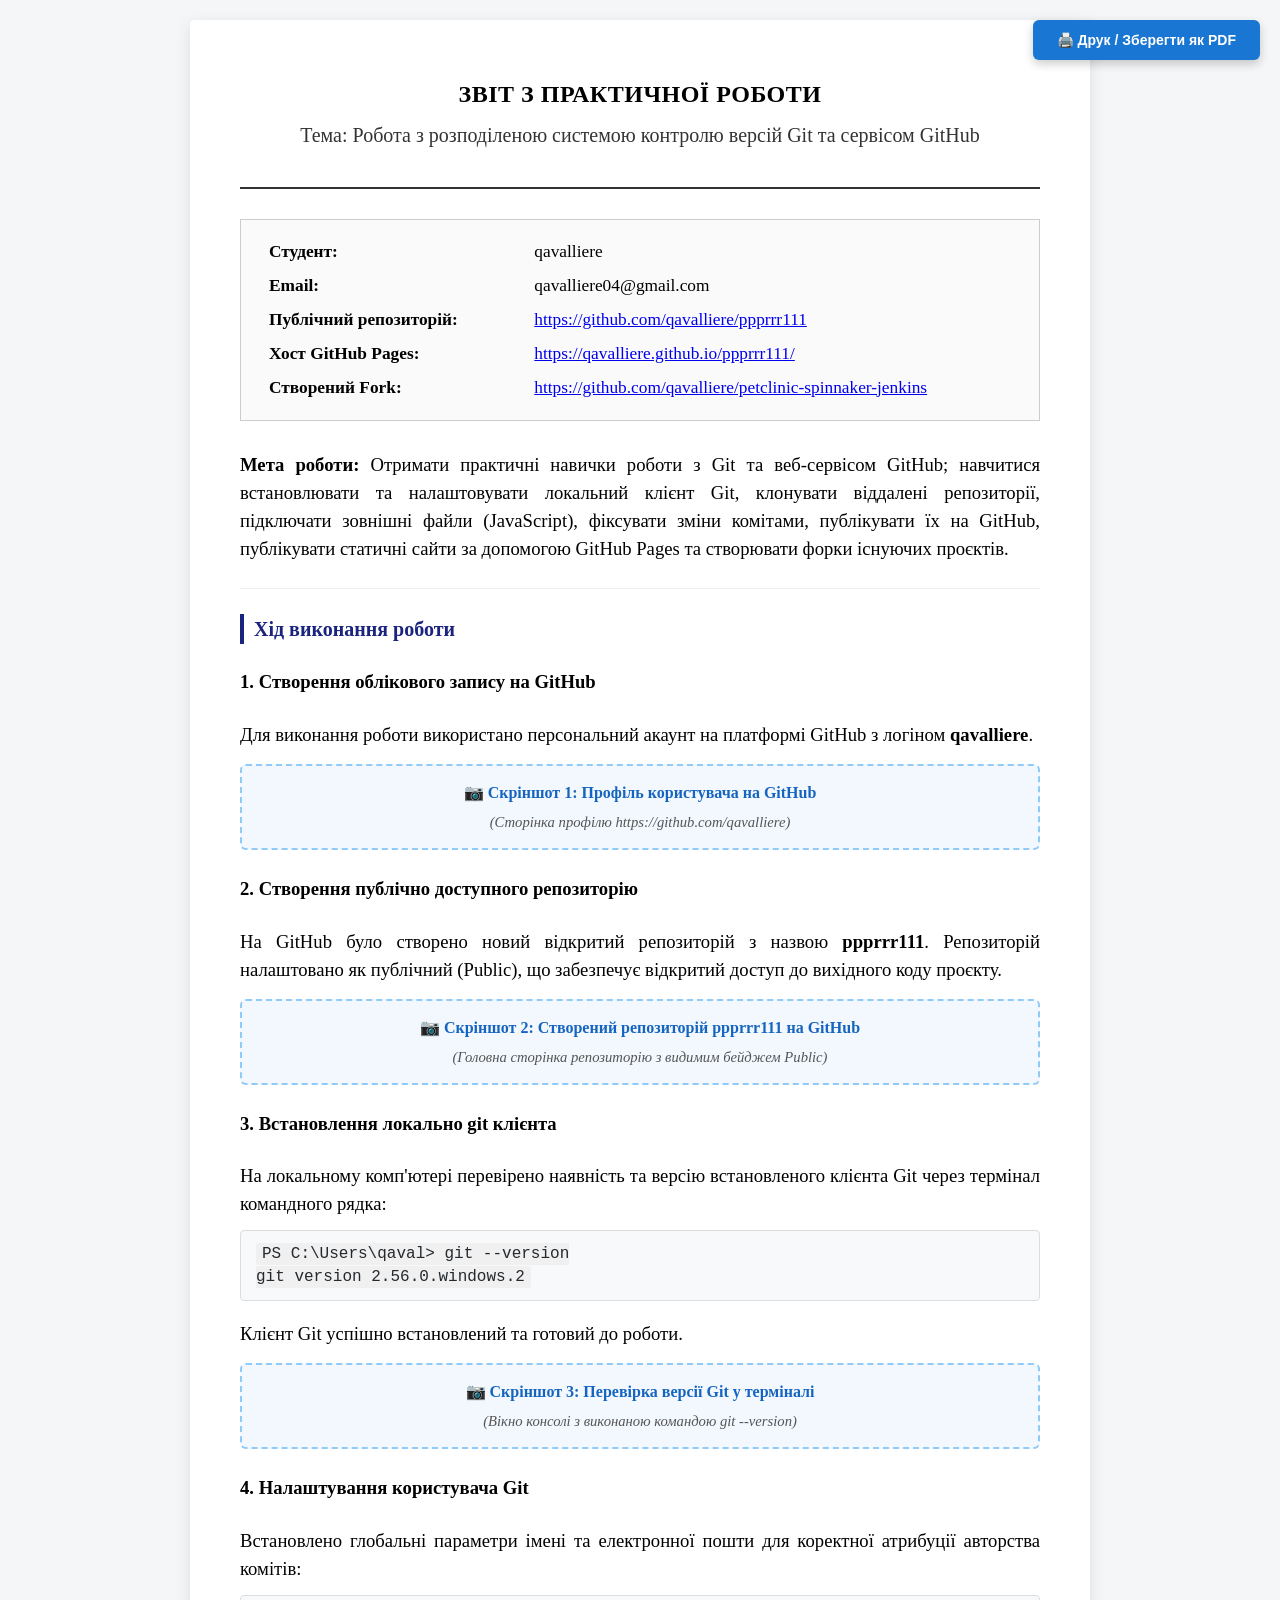
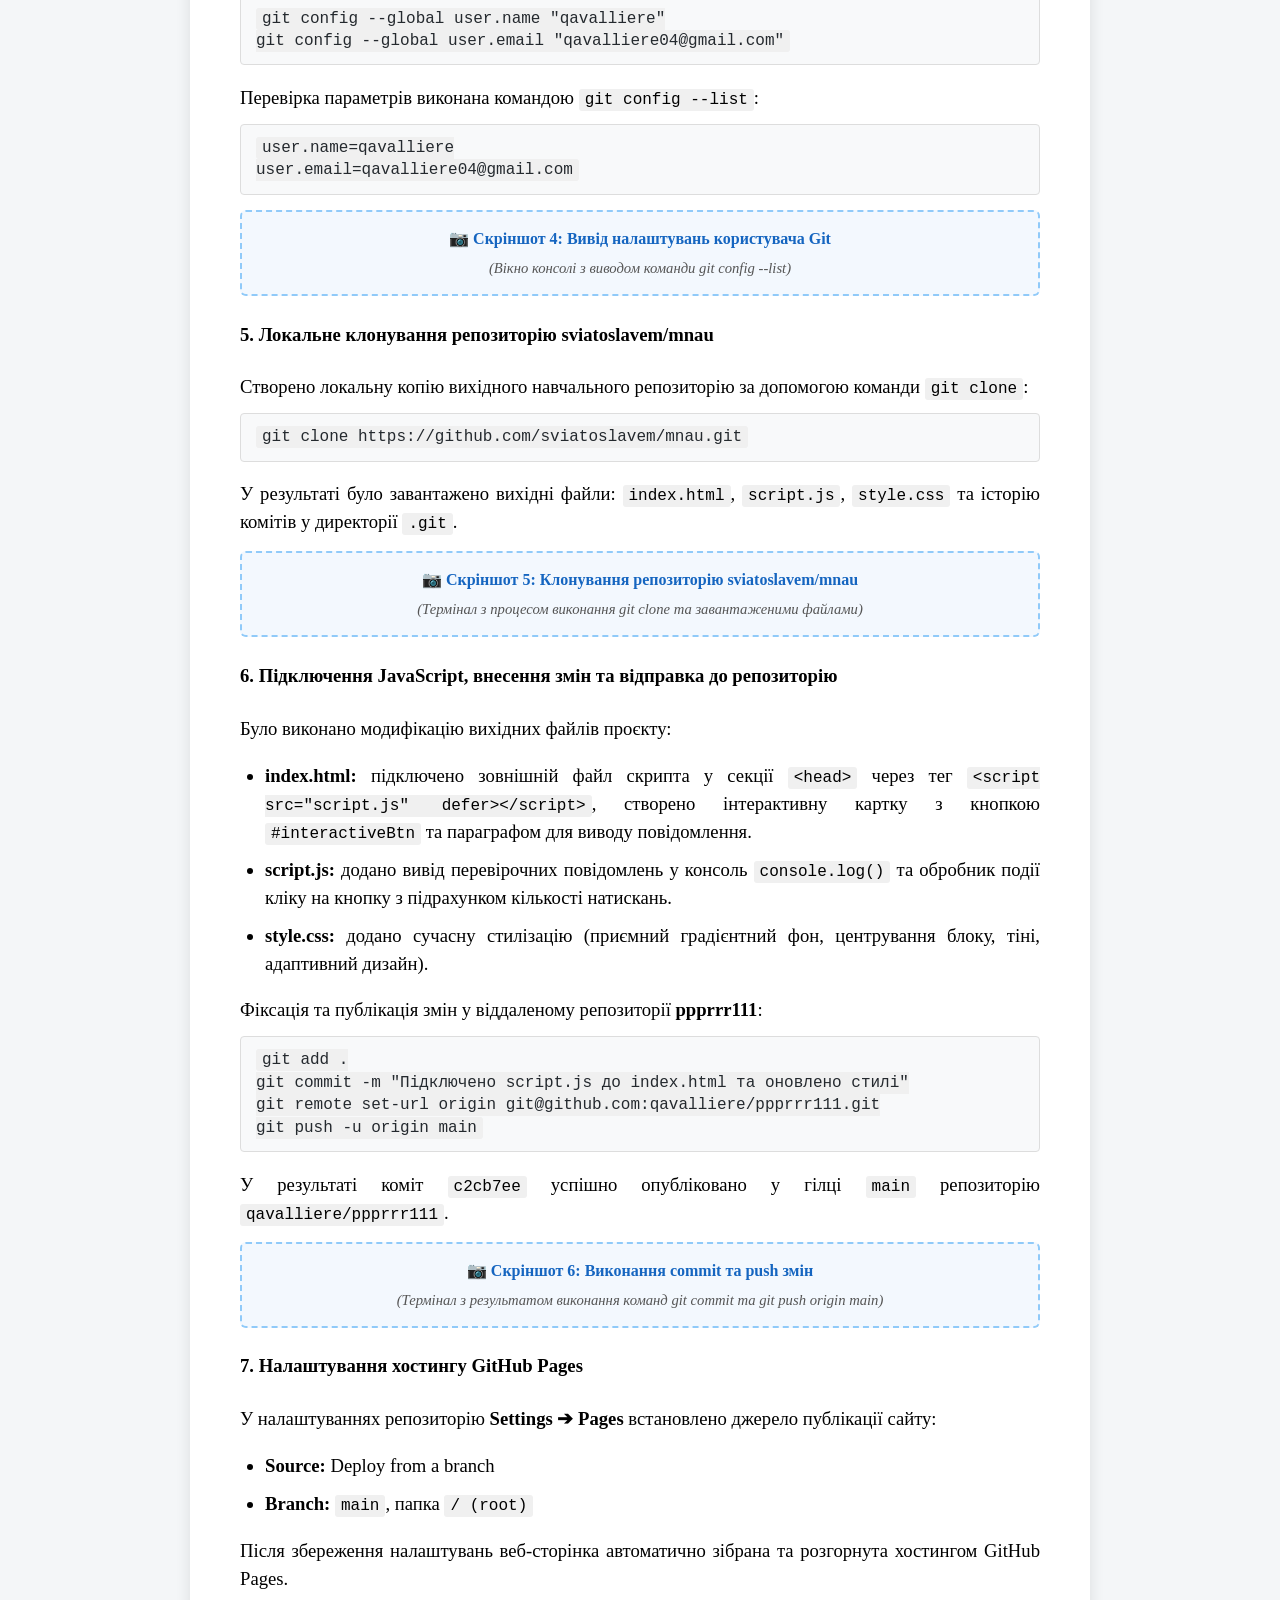
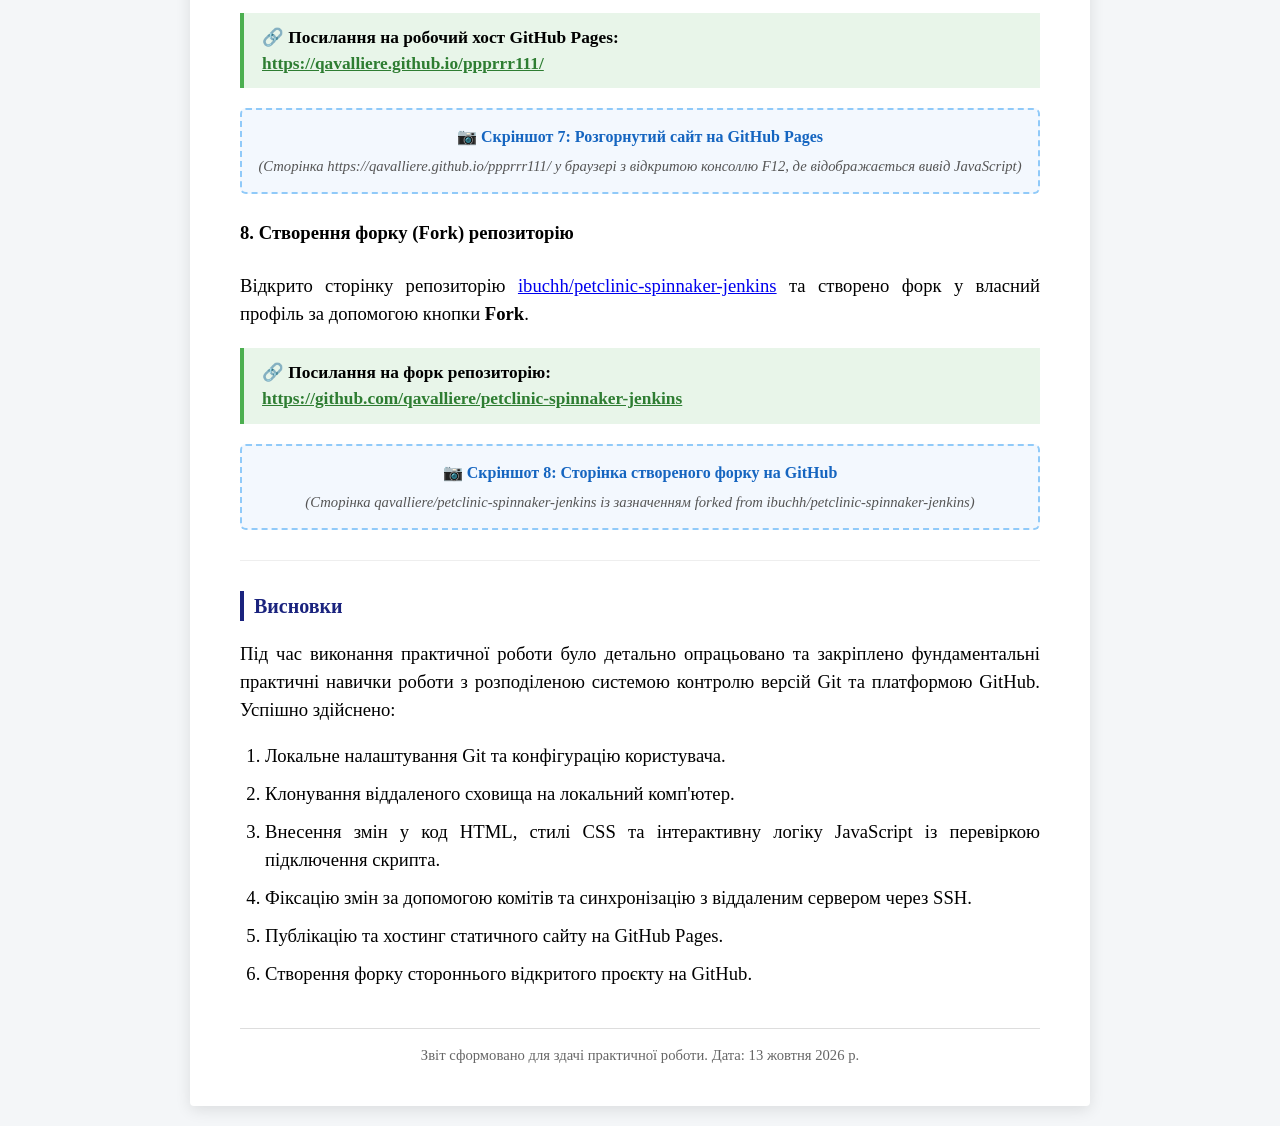
==== ZVIT.html @ 8057b26f "Додано офіційний ZVIT.html" ====
<!DOCTYPE html>
<html lang="uk">
<head>
    <meta charset="UTF-8">
    <meta name="viewport" content="width=device-width, initial-scale=1.0">
    <title>Звіт з практичної роботи - Git та GitHub</title>
    <style>
        @page {
            size: A4;
            margin: 20mm 15mm 20mm 20mm;
        }
        * {
            box-sizing: border-box;
        }
        body {
            font-family: "Times New Roman", Times, serif;
            font-size: 14pt;
            line-height: 1.5;
            color: #000;
            background-color: #f4f6f8;
            margin: 0;
            padding: 20px;
        }
        .container {
            max-width: 900px;
            margin: 0 auto;
            background: #fff;
            padding: 40px 50px;
            box-shadow: 0 4px 15px rgba(0, 0, 0, 0.1);
            border-radius: 4px;
        }
        @media print {
            body {
                background: none;
                padding: 0;
            }
            .container {
                box-shadow: none;
                padding: 0;
                max-width: 100%;
            }
            .no-print {
                display: none !important;
            }
            .page-break {
                page-break-before: always;
            }
        }
        .header {
            text-align: center;
            margin-bottom: 30px;
            border-bottom: 2px solid #333;
            padding-bottom: 20px;
        }
        .header h1 {
            font-size: 18pt;
            text-transform: uppercase;
            margin-bottom: 8px;
            letter-spacing: 0.5px;
        }
        .header h2 {
            font-size: 15pt;
            font-weight: normal;
            margin-top: 0;
            color: #333;
        }
        .info-block {
            margin-bottom: 30px;
            font-size: 13pt;
            border: 1px solid #ccc;
            padding: 15px 20px;
            background: #fafafa;
        }
        .info-block table {
            width: 100%;
            border-collapse: collapse;
        }
        .info-block td {
            padding: 4px 8px;
            vertical-align: top;
        }
        .info-block td.label {
            font-weight: bold;
            width: 35%;
        }
        h3 {
            font-size: 15pt;
            margin-top: 25px;
            margin-bottom: 12px;
            color: #1a237e;
            border-left: 4px solid #1a237e;
            padding-left: 10px;
        }
        p, li {
            text-align: justify;
            margin-bottom: 10px;
        }
        ul, ol {
            padding-left: 25px;
            margin-bottom: 15px;
        }
        code {
            font-family: "Consolas", "Courier New", monospace;
            background: #f0f0f0;
            padding: 2px 6px;
            border-radius: 3px;
            font-size: 12pt;
        }
        pre {
            background: #f8f9fa;
            border: 1px solid #ddd;
            border-radius: 4px;
            padding: 12px 15px;
            font-family: "Consolas", "Courier New", monospace;
            font-size: 11pt;
            line-height: 1.4;
            overflow-x: auto;
            margin: 12px 0;
            color: #24292e;
        }
        .screenshot-box {
            border: 2px dashed #90caf9;
            background-color: #f3f8fe;
            border-radius: 6px;
            padding: 15px;
            margin: 15px 0;
            text-align: center;
        }
        .screenshot-title {
            font-weight: bold;
            color: #1565c0;
            margin-bottom: 6px;
            font-size: 12pt;
        }
        .screenshot-desc {
            font-size: 11pt;
            color: #555;
            font-style: italic;
        }
        .btn-print {
            position: fixed;
            top: 20px;
            right: 20px;
            background: #1976d2;
            color: white;
            padding: 12px 24px;
            font-family: sans-serif;
            font-size: 14px;
            font-weight: bold;
            border: none;
            border-radius: 6px;
            cursor: pointer;
            box-shadow: 0 4px 10px rgba(0,0,0,0.2);
            transition: 0.2s;
        }
        .btn-print:hover {
            background: #115293;
            transform: scale(1.03);
        }
        .link-box {
            background: #e8f5e9;
            border-left: 4px solid #4caf50;
            padding: 12px 18px;
            margin: 20px 0;
            font-size: 13pt;
        }
        .link-box a {
            color: #2e7d32;
            word-break: break-all;
            font-weight: bold;
        }
        footer {
            margin-top: 40px;
            border-top: 1px solid #ddd;
            padding-top: 15px;
            font-size: 11pt;
            color: #666;
            text-align: center;
        }
    </style>
</head>
<body>

    <button class="btn-print no-print" onclick="window.print()">🖨️ Друк / Зберегти як PDF</button>

    <div class="container">
        <div class="header">
            <h1>Звіт з практичної роботи</h1>
            <h2>Тема: Робота з розподіленою системою контролю версій Git та сервісом GitHub</h2>
        </div>

        <div class="info-block">
            <table>
                <tr>
                    <td class="label">Студент:</td>
                    <td>qavalliere</td>
                </tr>
                <tr>
                    <td class="label">Email:</td>
                    <td>qavalliere04@gmail.com</td>
                </tr>
                <tr>
                    <td class="label">Публічний репозиторій:</td>
                    <td><a href="https://github.com/qavalliere/ppprrr111" target="_blank">https://github.com/qavalliere/ppprrr111</a></td>
                </tr>
                <tr>
                    <td class="label">Хост GitHub Pages:</td>
                    <td><a href="https://qavalliere.github.io/ppprrr111/" target="_blank">https://qavalliere.github.io/ppprrr111/</a></td>
                </tr>
                <tr>
                    <td class="label">Створений Fork:</td>
                    <td><a href="https://github.com/qavalliere/petclinic-spinnaker-jenkins" target="_blank">https://github.com/qavalliere/petclinic-spinnaker-jenkins</a></td>
                </tr>
            </table>
        </div>

        <p><strong>Мета роботи:</strong> Отримати практичні навички роботи з Git та веб-сервісом GitHub; навчитися встановлювати та налаштовувати локальний клієнт Git, клонувати віддалені репозиторії, підключати зовнішні файли (JavaScript), фіксувати зміни комітами, публікувати їх на GitHub, публікувати статичні сайти за допомогою GitHub Pages та створювати форки існуючих проєктів.</p>

        <hr style="border: 0; border-top: 1px solid #eee; margin: 25px 0;">

        <h3>Хід виконання роботи</h3>

        <h4>1. Створення облікового запису на GitHub</h4>
        <p>Для виконання роботи використано персональний акаунт на платформі GitHub з логіном <strong>qavalliere</strong>.</p>
        <div class="screenshot-box">
            <div class="screenshot-title">📷 Скріншот 1: Профіль користувача на GitHub</div>
            <div class="screenshot-desc">(Сторінка профілю https://github.com/qavalliere)</div>
        </div>

        <h4>2. Створення публічно доступного репозиторію</h4>
        <p>На GitHub було створено новий відкритий репозиторій з назвою <strong>ppprrr111</strong>. Репозиторій налаштовано як публічний (Public), що забезпечує відкритий доступ до вихідного коду проєкту.</p>
        <div class="screenshot-box">
            <div class="screenshot-title">📷 Скріншот 2: Створений репозиторій ppprrr111 на GitHub</div>
            <div class="screenshot-desc">(Головна сторінка репозиторію з видимим бейджем Public)</div>
        </div>

        <h4>3. Встановлення локально git клієнта</h4>
        <p>На локальному комп'ютері перевірено наявність та версію встановленого клієнта Git через термінал командного рядка:</p>
        <pre><code>PS C:\Users\qaval> git --version
git version 2.56.0.windows.2</code></pre>
        <p>Клієнт Git успішно встановлений та готовий до роботи.</p>
        <div class="screenshot-box">
            <div class="screenshot-title">📷 Скріншот 3: Перевірка версії Git у терміналі</div>
            <div class="screenshot-desc">(Вікно консолі з виконаною командою git --version)</div>
        </div>

        <h4>4. Налаштування користувача Git</h4>
        <p>Встановлено глобальні параметри імені та електронної пошти для коректної атрибуції авторства комітів:</p>
        <pre><code>git config --global user.name "qavalliere"
git config --global user.email "qavalliere04@gmail.com"</code></pre>
        <p>Перевірка параметрів виконана командою <code>git config --list</code>:</p>
        <pre><code>user.name=qavalliere
user.email=qavalliere04@gmail.com</code></pre>
        <div class="screenshot-box">
            <div class="screenshot-title">📷 Скріншот 4: Вивід налаштувань користувача Git</div>
            <div class="screenshot-desc">(Вікно консолі з виводом команди git config --list)</div>
        </div>

        <div class="page-break"></div>

        <h4>5. Локальне клонування репозиторію sviatoslavem/mnau</h4>
        <p>Створено локальну копію вихідного навчального репозиторію за допомогою команди <code>git clone</code>:</p>
        <pre><code>git clone https://github.com/sviatoslavem/mnau.git</code></pre>
        <p>У результаті було завантажено вихідні файли: <code>index.html</code>, <code>script.js</code>, <code>style.css</code> та історію комітів у директорії <code>.git</code>.</p>
        <div class="screenshot-box">
            <div class="screenshot-title">📷 Скріншот 5: Клонування репозиторію sviatoslavem/mnau</div>
            <div class="screenshot-desc">(Термінал з процесом виконання git clone та завантаженими файлами)</div>
        </div>

        <h4>6. Підключення JavaScript, внесення змін та відправка до репозиторію</h4>
        <p>Було виконано модифікацію вихідних файлів проєкту:</p>
        <ul>
            <li><strong>index.html:</strong> підключено зовнішній файл скрипта у секції <code>&lt;head&gt;</code> через тег <code>&lt;script src="script.js" defer&gt;&lt;/script&gt;</code>, створено інтерактивну картку з кнопкою <code>#interactiveBtn</code> та параграфом для виводу повідомлення.</li>
            <li><strong>script.js:</strong> додано вивід перевірочних повідомлень у консоль <code>console.log()</code> та обробник події кліку на кнопку з підрахунком кількості натискань.</li>
            <li><strong>style.css:</strong> додано сучасну стилізацію (приємний градієнтний фон, центрування блоку, тіні, адаптивний дизайн).</li>
        </ul>
        <p>Фіксація та публікація змін у віддаленому репозиторії <strong>ppprrr111</strong>:</p>
        <pre><code>git add .
git commit -m "Підключено script.js до index.html та оновлено стилі"
git remote set-url origin git@github.com:qavalliere/ppprrr111.git
git push -u origin main</code></pre>
        <p>У результаті коміт <code>c2cb7ee</code> успішно опубліковано у гілці <code>main</code> репозиторію <code>qavalliere/ppprrr111</code>.</p>
        <div class="screenshot-box">
            <div class="screenshot-title">📷 Скріншот 6: Виконання commit та push змін</div>
            <div class="screenshot-desc">(Термінал з результатом виконання команд git commit та git push origin main)</div>
        </div>

        <h4>7. Налаштування хостингу GitHub Pages</h4>
        <p>У налаштуваннях репозиторію <strong>Settings ➔ Pages</strong> встановлено джерело публікації сайту:</p>
        <ul>
            <li><strong>Source:</strong> Deploy from a branch</li>
            <li><strong>Branch:</strong> <code>main</code>, папка <code>/ (root)</code></li>
        </ul>
        <p>Після збереження налаштувань веб-сторінка автоматично зібрана та розгорнута хостингом GitHub Pages.</p>
        <div class="link-box">
            <strong>🔗 Посилання на робочий хост GitHub Pages:</strong><br>
            <a href="https://qavalliere.github.io/ppprrr111/" target="_blank">https://qavalliere.github.io/ppprrr111/</a>
        </div>
        <div class="screenshot-box">
            <div class="screenshot-title">📷 Скріншот 7: Розгорнутий сайт на GitHub Pages</div>
            <div class="screenshot-desc">(Сторінка https://qavalliere.github.io/ppprrr111/ у браузері з відкритою консоллю F12, де відображається вивід JavaScript)</div>
        </div>

        <h4>8. Створення форку (Fork) репозиторію</h4>
        <p>Відкрито сторінку репозиторію <a href="https://github.com/ibuchh/petclinic-spinnaker-jenkins" target="_blank">ibuchh/petclinic-spinnaker-jenkins</a> та створено форк у власний профіль за допомогою кнопки <strong>Fork</strong>.</p>
        <div class="link-box">
            <strong>🔗 Посилання на форк репозиторію:</strong><br>
            <a href="https://github.com/qavalliere/petclinic-spinnaker-jenkins" target="_blank">https://github.com/qavalliere/petclinic-spinnaker-jenkins</a>
        </div>
        <div class="screenshot-box">
            <div class="screenshot-title">📷 Скріншот 8: Сторінка створеного форку на GitHub</div>
            <div class="screenshot-desc">(Сторінка qavalliere/petclinic-spinnaker-jenkins із зазначенням forked from ibuchh/petclinic-spinnaker-jenkins)</div>
        </div>

        <hr style="border: 0; border-top: 1px solid #eee; margin: 30px 0;">

        <h3>Висновки</h3>
        <p>Під час виконання практичної роботи було детально опрацьовано та закріплено фундаментальні практичні навички роботи з розподіленою системою контролю версій Git та платформою GitHub. Успішно здійснено:</p>
        <ol>
            <li>Локальне налаштування Git та конфігурацію користувача.</li>
            <li>Клонування віддаленого сховища на локальний комп'ютер.</li>
            <li>Внесення змін у код HTML, стилі CSS та інтерактивну логіку JavaScript із перевіркою підключення скрипта.</li>
            <li>Фіксацію змін за допомогою комітів та синхронізацію з віддаленим сервером через SSH.</li>
            <li>Публікацію та хостинг статичного сайту на GitHub Pages.</li>
            <li>Створення форку стороннього відкритого проєкту на GitHub.</li>
        </ol>

        <footer>
            Звіт сформовано для здачі практичної роботи. Дата: 13 жовтня 2026 р.
        </footer>
    </div>
</body>
</html>
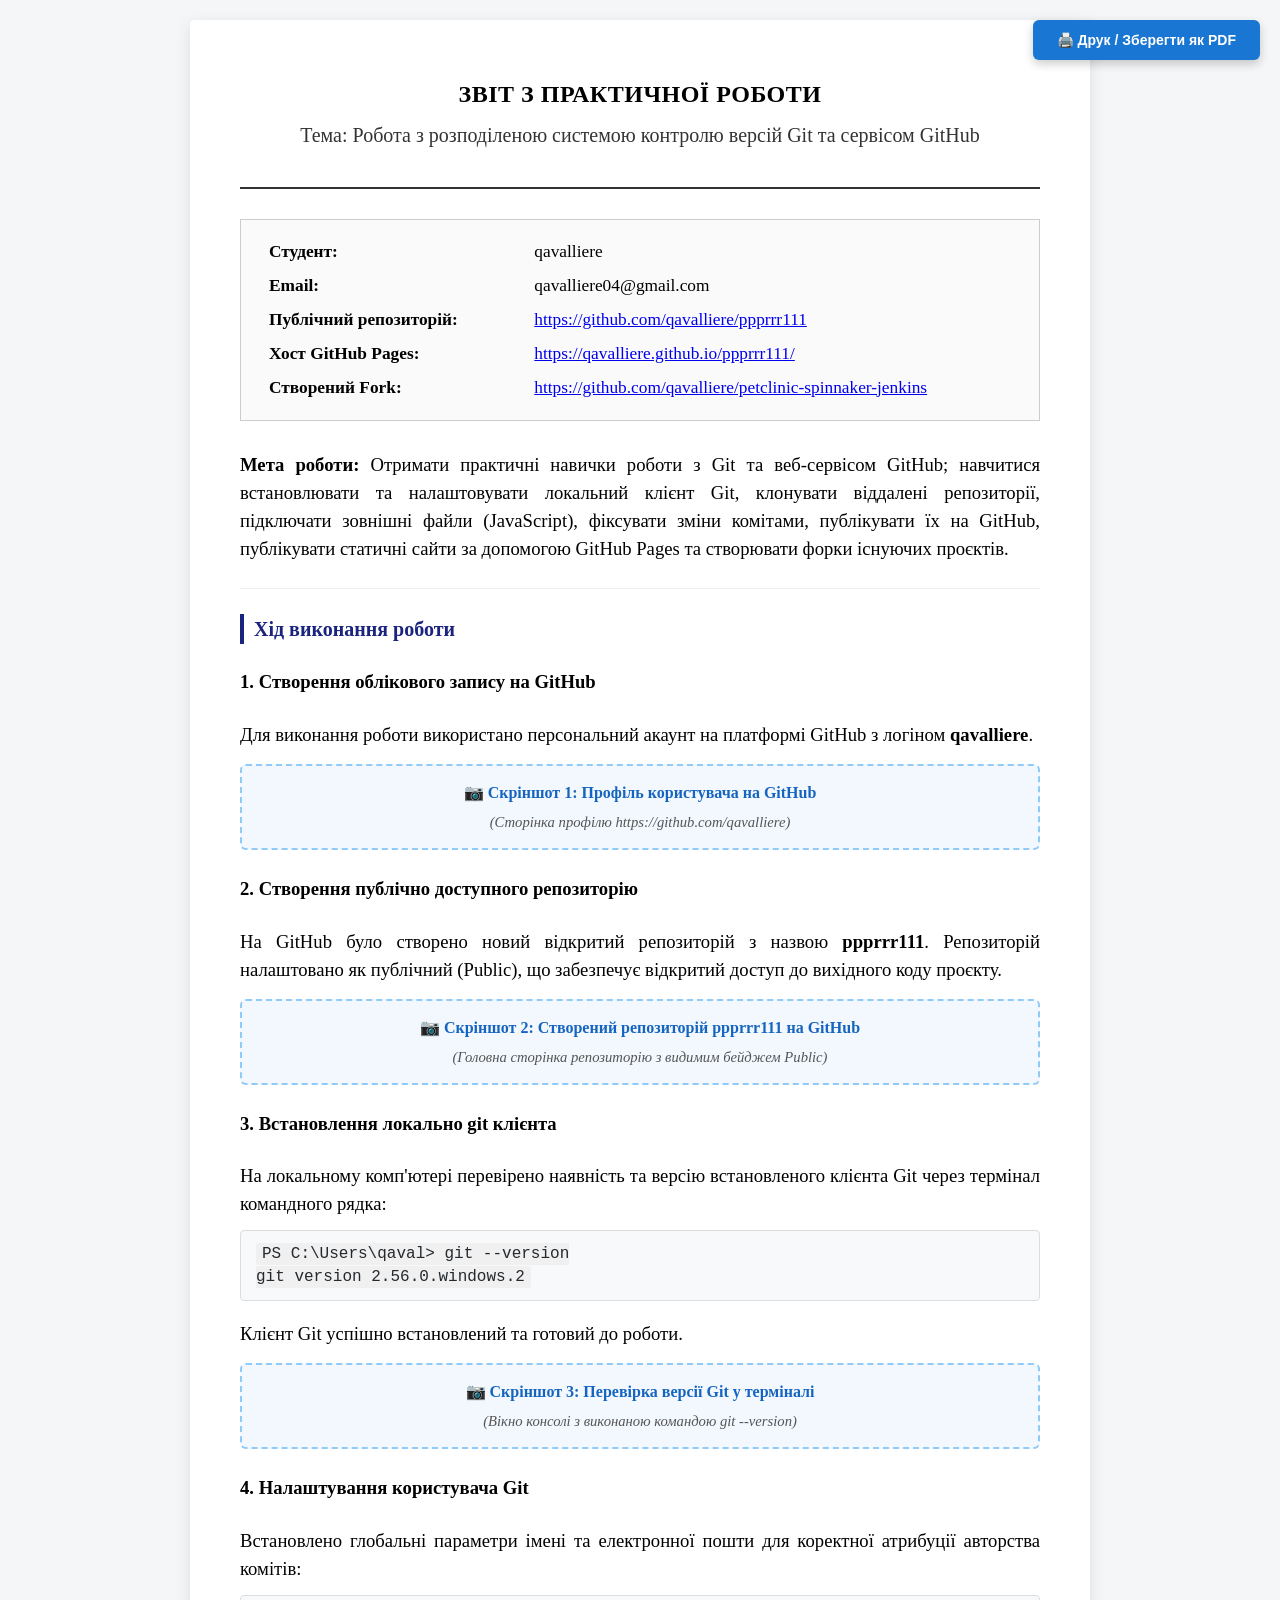
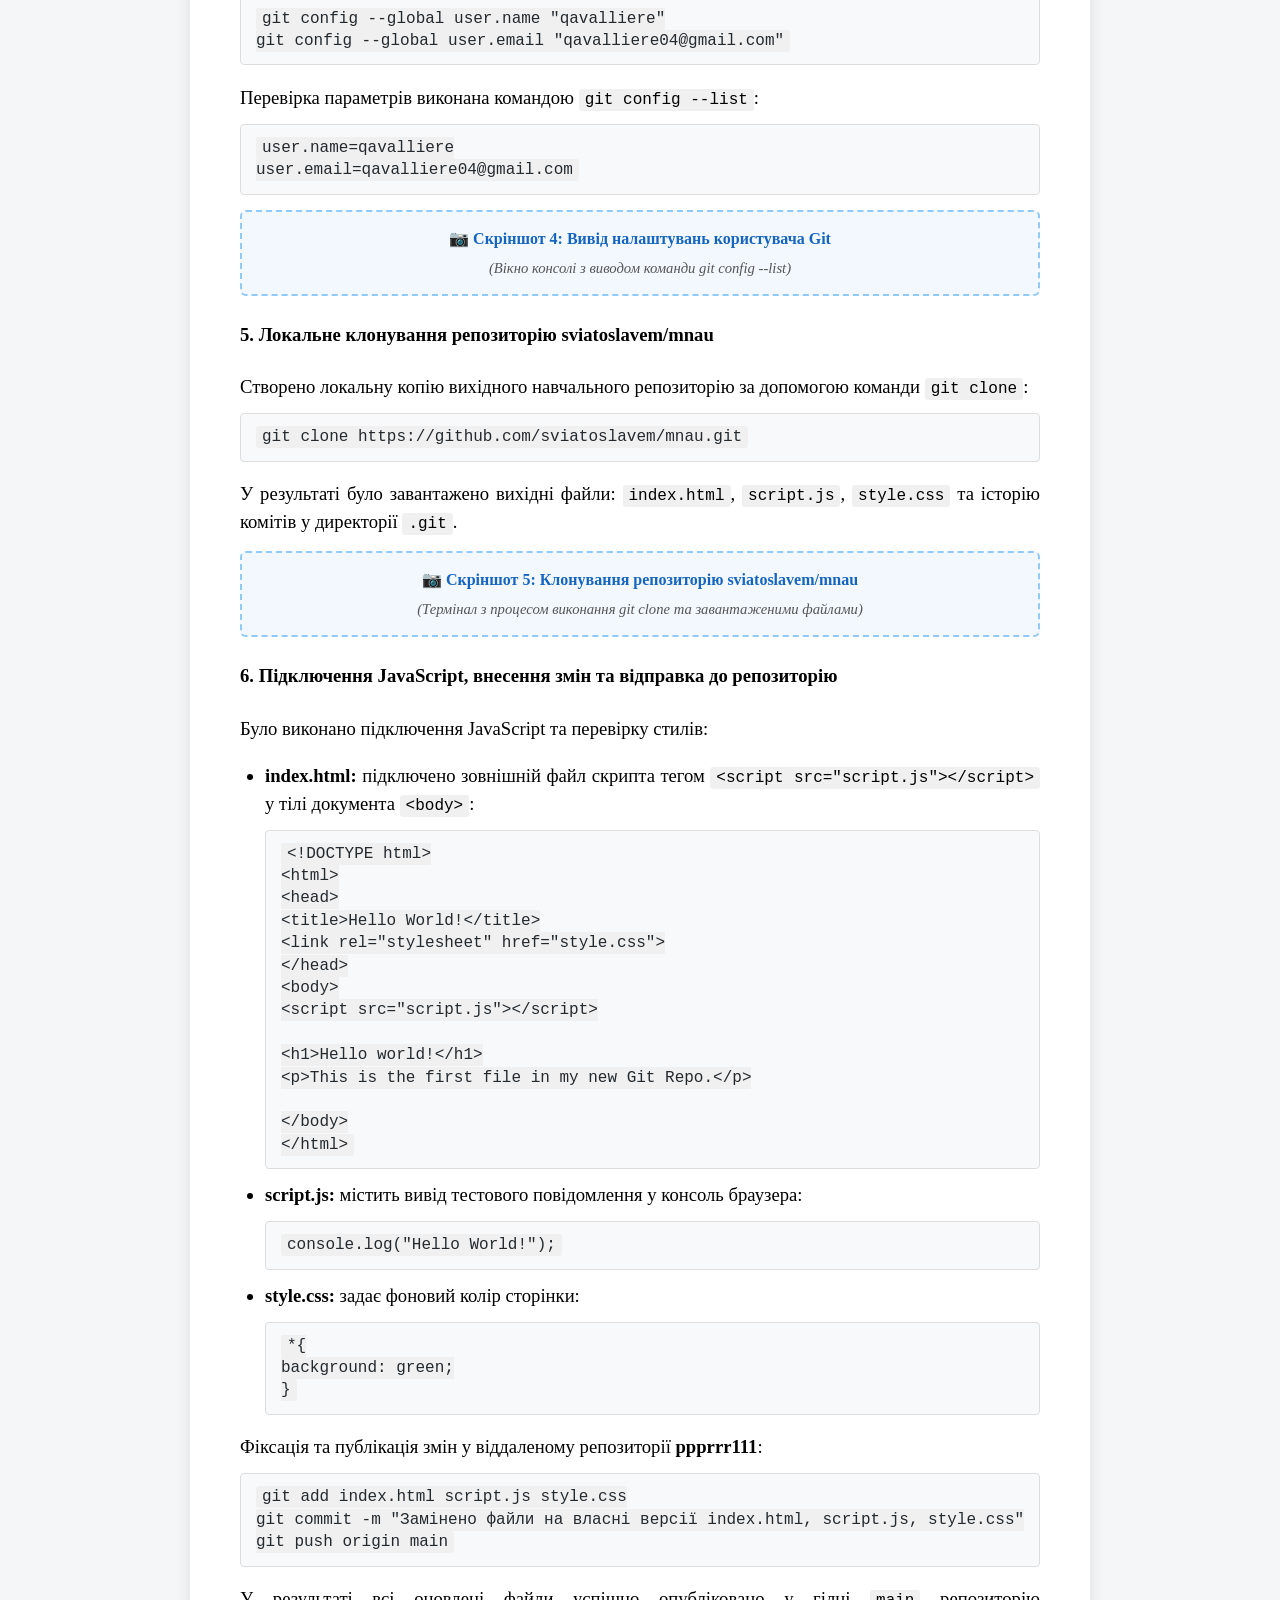
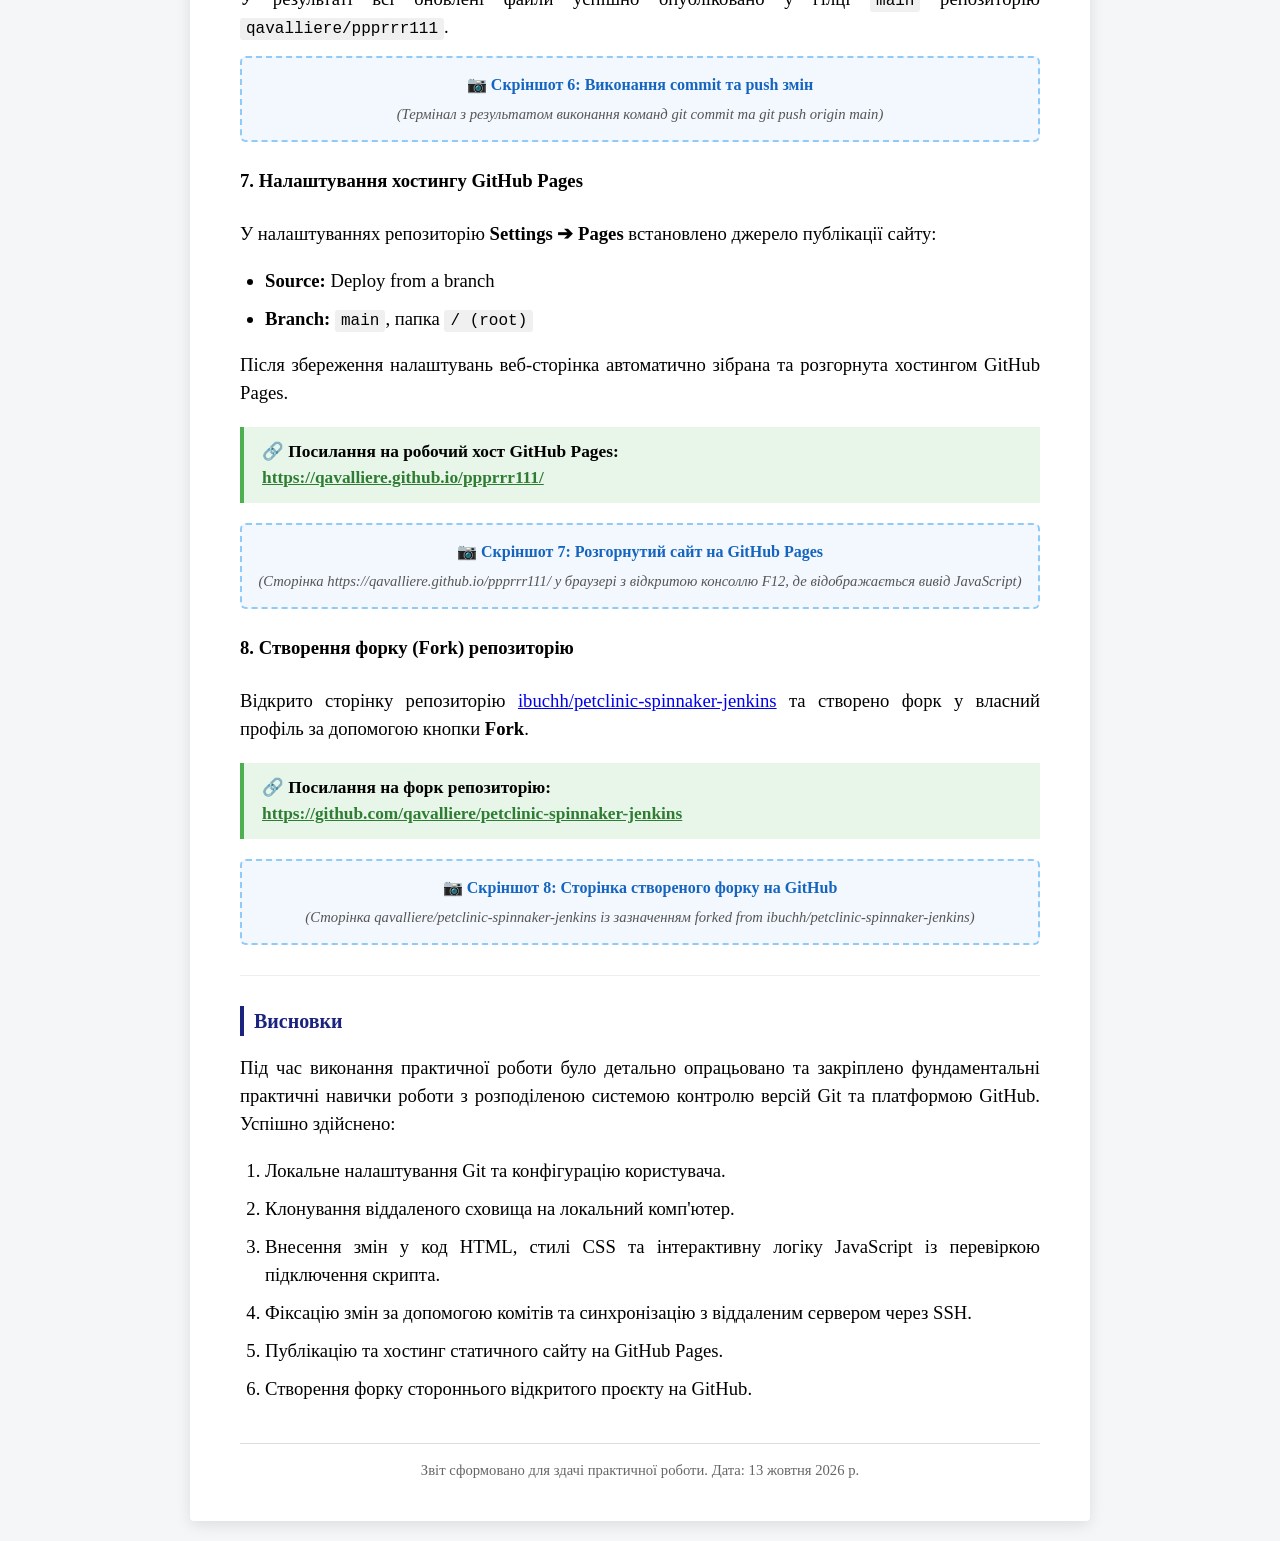
==== commit 0dd77612: "Оновлено опис пункту 6 у звіті" ====
--- a/ZVIT.html
+++ b/ZVIT.html
@@ -268,18 +268,38 @@
         </div>
 
         <h4>6. Підключення JavaScript, внесення змін та відправка до репозиторію</h4>
-        <p>Було виконано модифікацію вихідних файлів проєкту:</p>
+        <p>Було виконано підключення JavaScript та перевірку стилів:</p>
         <ul>
-            <li><strong>index.html:</strong> підключено зовнішній файл скрипта у секції <code>&lt;head&gt;</code> через тег <code>&lt;script src="script.js" defer&gt;&lt;/script&gt;</code>, створено інтерактивну картку з кнопкою <code>#interactiveBtn</code> та параграфом для виводу повідомлення.</li>
-            <li><strong>script.js:</strong> додано вивід перевірочних повідомлень у консоль <code>console.log()</code> та обробник події кліку на кнопку з підрахунком кількості натискань.</li>
-            <li><strong>style.css:</strong> додано сучасну стилізацію (приємний градієнтний фон, центрування блоку, тіні, адаптивний дизайн).</li>
+            <li><strong>index.html:</strong> підключено зовнішній файл скрипта тегом <code>&lt;script src="script.js"&gt;&lt;/script&gt;</code> у тілі документа <code>&lt;body&gt;</code>:
+                <pre><code>&lt;!DOCTYPE html&gt;
+&lt;html&gt;
+&lt;head&gt;
+&lt;title&gt;Hello World!&lt;/title&gt;
+&lt;link rel="stylesheet" href="style.css"&gt;
+&lt;/head&gt;
+&lt;body&gt;
+&lt;script src="script.js"&gt;&lt;/script&gt;
+
+&lt;h1&gt;Hello world!&lt;/h1&gt;
+&lt;p&gt;This is the first file in my new Git Repo.&lt;/p&gt;
+
+&lt;/body&gt;
+&lt;/html&gt;</code></pre>
+            </li>
+            <li><strong>script.js:</strong> містить вивід тестового повідомлення у консоль браузера:
+                <pre><code>console.log("Hello World!");</code></pre>
+            </li>
+            <li><strong>style.css:</strong> задає фоновий колір сторінки:
+                <pre><code>*{
+background: green;
+}</code></pre>
+            </li>
         </ul>
         <p>Фіксація та публікація змін у віддаленому репозиторії <strong>ppprrr111</strong>:</p>
-        <pre><code>git add .
-git commit -m "Підключено script.js до index.html та оновлено стилі"
-git remote set-url origin git@github.com:qavalliere/ppprrr111.git
-git push -u origin main</code></pre>
-        <p>У результаті коміт <code>c2cb7ee</code> успішно опубліковано у гілці <code>main</code> репозиторію <code>qavalliere/ppprrr111</code>.</p>
+        <pre><code>git add index.html script.js style.css
+git commit -m "Замінено файли на власні версії index.html, script.js, style.css"
+git push origin main</code></pre>
+        <p>У результаті всі оновлені файли успішно опубліковано у гілці <code>main</code> репозиторію <code>qavalliere/ppprrr111</code>.</p>
         <div class="screenshot-box">
             <div class="screenshot-title">📷 Скріншот 6: Виконання commit та push змін</div>
             <div class="screenshot-desc">(Термінал з результатом виконання команд git commit та git push origin main)</div>
